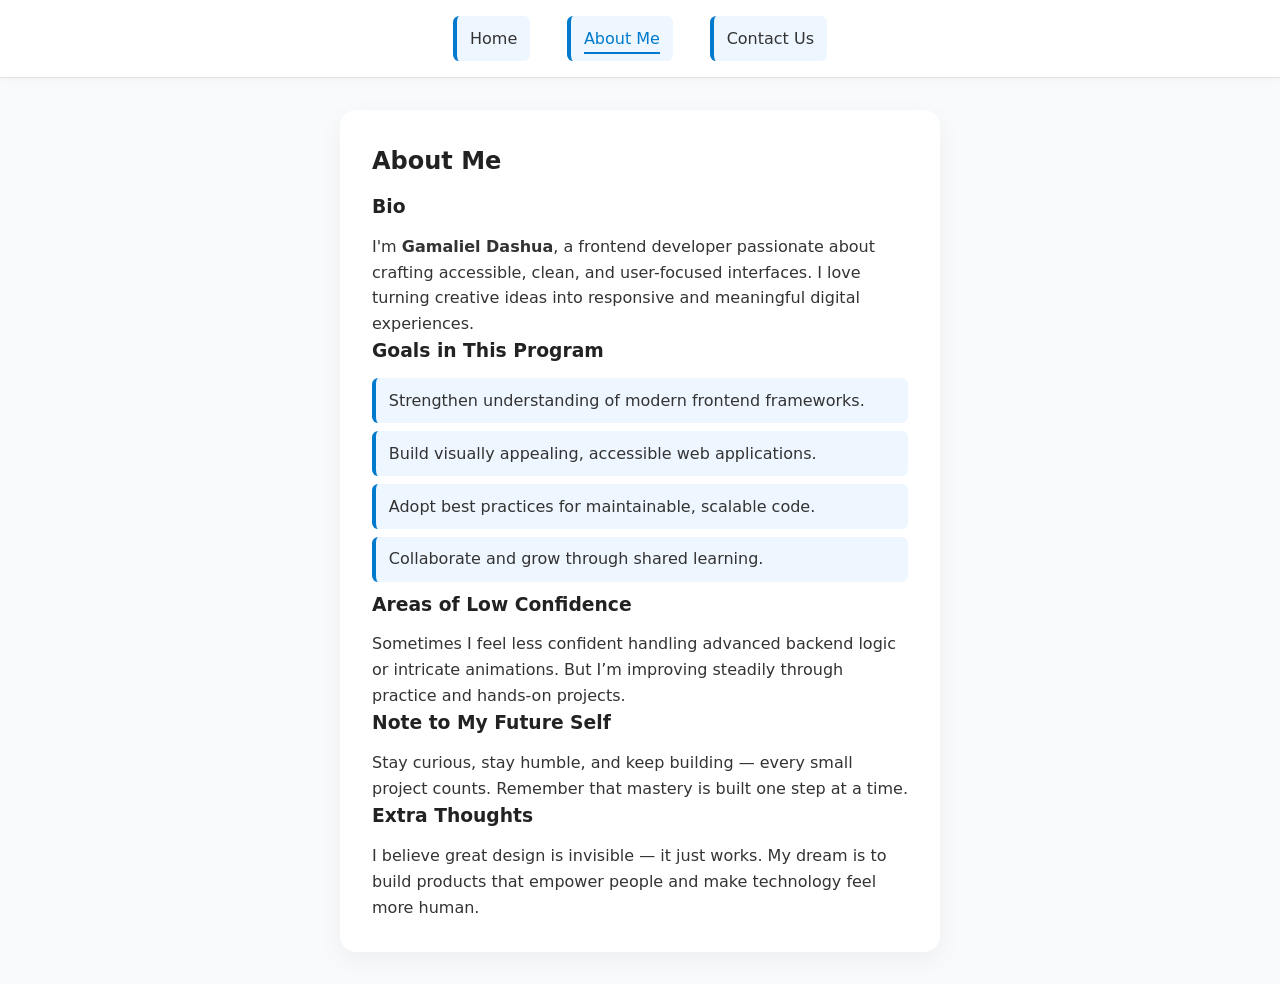
==== profile-card/about.html @ f1de24bd "feat:  add contact and about page" ====
<!DOCTYPE html>
<html lang="en">
  <head>
    <meta charset="UTF-8" />
    <meta name="viewport" content="width=device-width, initial-scale=1.0" />
    <title>About Me | Gamaliel Dashua</title>
    <link rel="stylesheet" href="style.css" />
  </head>

  <body>
    <nav class="main-nav">
      <ul>
        <li><a href="index.html">Home</a></li>
        <li><a href="about.html" class="active">About Me</a></li>
        <li><a href="contact.html">Contact Us</a></li>
      </ul>
    </nav>

    <main data-testid="test-about-page" class="content-wrapper">
      <article>
        <header>
          <h2>About Me</h2>
        </header>

        <section data-testid="test-about-bio">
          <h3>Bio</h3>
          <p>
            I'm <strong>Gamaliel Dashua</strong>, a frontend developer
            passionate about crafting accessible, clean, and user-focused
            interfaces. I love turning creative ideas into responsive and
            meaningful digital experiences.
          </p>
        </section>

        <section data-testid="test-about-goals">
          <h3>Goals in This Program</h3>
          <ul>
            <li>Strengthen understanding of modern frontend frameworks.</li>
            <li>Build visually appealing, accessible web applications.</li>
            <li>Adopt best practices for maintainable, scalable code.</li>
            <li>Collaborate and grow through shared learning.</li>
          </ul>
        </section>

        <section data-testid="test-about-confidence">
          <h3>Areas of Low Confidence</h3>
          <p>
            Sometimes I feel less confident handling advanced backend logic or
            intricate animations. But I’m improving steadily through practice
            and hands-on projects.
          </p>
        </section>

        <section data-testid="test-about-future-note">
          <h3>Note to My Future Self</h3>
          <p>
            Stay curious, stay humble, and keep building — every small project
            counts. Remember that mastery is built one step at a time.
          </p>
        </section>

        <section data-testid="test-about-extra">
          <h3>Extra Thoughts</h3>
          <p>
            I believe great design is invisible — it just works. My dream is to
            build products that empower people and make technology feel more
            human.
          </p>
        </section>
      </article>
    </main>
  </body>
</html>
---- profile-card/style.css ----
/* === Global Reset === */
* {
  margin: 0;
  padding: 0;
  box-sizing: border-box;
}

body {
  font-family: system-ui, -apple-system, sans-serif;
  background-color: #f8fafc;
  color: #333;
  min-height: 100vh;
  line-height: 1.6;
}

/* === Navigation === */
.main-nav {
  background: #fff;
  border-bottom: 1px solid #e0e0e0;
  text-align: center;
  padding: 1rem 0;
  box-shadow: 0 2px 8px rgba(0, 0, 0, 0.03);
}

.main-nav ul {
  list-style: none;
}

.main-nav li {
  display: inline-block;
  margin: 0 1rem;
}

.main-nav a {
  text-decoration: none;
  color: #333;
  font-weight: 500;
  padding-bottom: 0.25rem;
  transition: color 0.3s, border-color 0.3s;
}

.main-nav a:hover,
.main-nav a.active {
  color: #007acc;
  border-bottom: 2px solid #007acc;
}

/* === Main Content Wrapper === */
.content-wrapper,
article[data-testid="test-profile-card"] {
  background: #fff;
  margin: 2rem auto;
  padding: 2rem;
  border-radius: 1rem;
  box-shadow: 0 8px 25px rgba(0, 0, 0, 0.05);
  max-width: 600px;
  width: 90%;
}

/* === Profile Card === */
article[data-testid="test-profile-card"] {
  text-align: center;
  transition: transform 0.3s ease, box-shadow 0.3s ease;
}

article[data-testid="test-profile-card"]:hover {
  transform: translateY(-3px);
  box-shadow: 0 10px 35px rgba(0, 0, 0, 0.07);
}

img[data-testid="test-user-avatar"] {
  width: 120px;
  height: 120px;
  border-radius: 50%;
  object-fit: cover;
  margin: 1rem 0;
  border: 3px solid #007acc;
}

h2,
h3 {
  color: #222;
  margin-bottom: 0.75rem;
}

ul {
  list-style: none;
  padding: 0;
}

ul li {
  background: #eef6ff;
  border-left: 4px solid #007acc;
  padding: 0.6rem 0.8rem;
  border-radius: 0.4rem;
  margin-bottom: 0.5rem;
}

/* === Form === */
form {
  display: flex;
  flex-direction: column;
  gap: 1rem;
}

.form-group {
  text-align: left;
}

input,
textarea {
  width: 100%;
  padding: 0.6rem;
  border: 1px solid #ccc;
  border-radius: 6px;
  transition: border 0.3s;
}

input:focus,
textarea:focus {
  border-color: #007acc;
  outline: none;
}

button {
  background: #007acc;
  color: #fff;
  border: none;
  padding: 0.75rem;
  border-radius: 6px;
  font-weight: 500;
  cursor: pointer;
  transition: background 0.3s;
}

button:hover {
  background: #005fa3;
}

.error {
  color: #d93025;
  font-size: 0.85rem;
}

.success {
  color: #0f9d58;
  margin-top: 0.5rem;
}

/* === Responsive Design === */
@media (max-width: 600px) {
  .content-wrapper,
  article[data-testid="test-profile-card"] {
    padding: 1.5rem;
  }

  img[data-testid="test-user-avatar"] {
    width: 90px;
    height: 90px;
  }

  .main-nav li {
    margin: 0 0.5rem;
  }
}
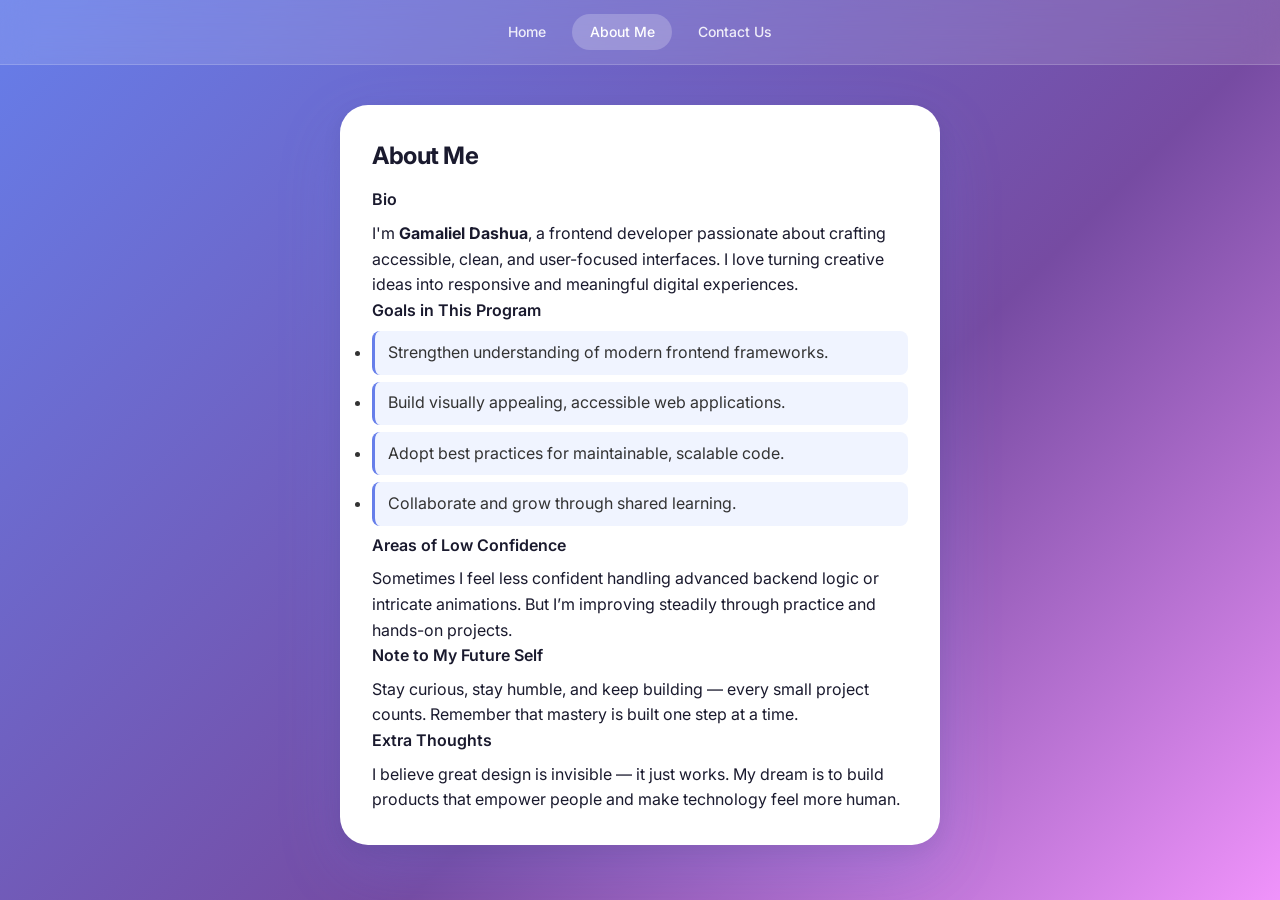
==== commit f419f293: "chore: improved on the styles" ====
--- a/profile-card/about.html
+++ b/profile-card/about.html
@@ -4,6 +4,9 @@
     <meta charset="UTF-8" />
     <meta name="viewport" content="width=device-width, initial-scale=1.0" />
     <title>About Me | Gamaliel Dashua</title>
+    <link rel="preconnect" href="https://fonts.googleapis.com" />
+    <link rel="preconnect" href="https://fonts.gstatic.com" crossorigin />
+    <link href="https://fonts.googleapis.com/css2?family=Inter:wght@300;400;500;600;700&display=swap" rel="stylesheet" />
     <link rel="stylesheet" href="style.css" />
   </head>
 
--- a/profile-card/style.css
+++ b/profile-card/style.css
@@ -1,98 +1,369 @@
+@import url('https://fonts.googleapis.com/css2?family=Inter:wght@300;400;500;600;700&display=swap');
+
 /* === Global Reset === */
-* {
+*, *::before, *::after {
   margin: 0;
   padding: 0;
   box-sizing: border-box;
 }
 
+/* === Body === */
 body {
-  font-family: system-ui, -apple-system, sans-serif;
-  background-color: #f8fafc;
-  color: #333;
+  font-family: 'Inter', system-ui, -apple-system, sans-serif;
+  background: linear-gradient(135deg, #667eea 0%, #764ba2 60%, #f093fb 100%);
+  background-attachment: fixed;
   min-height: 100vh;
   line-height: 1.6;
+  color: #1a1a2e;
 }
 
 /* === Navigation === */
 .main-nav {
-  background: #fff;
-  border-bottom: 1px solid #e0e0e0;
+  background: rgba(255, 255, 255, 0.12);
+  backdrop-filter: blur(16px);
+  -webkit-backdrop-filter: blur(16px);
+  border-bottom: 1px solid rgba(255, 255, 255, 0.18);
   text-align: center;
-  padding: 1rem 0;
-  box-shadow: 0 2px 8px rgba(0, 0, 0, 0.03);
+  padding: 0.85rem 0;
 }
 
 .main-nav ul {
   list-style: none;
+  display: flex;
+  justify-content: center;
+  background: none;
+  border: none;
+  padding: 0;
+  margin: 0;
 }
 
 .main-nav li {
   display: inline-block;
-  margin: 0 1rem;
+  margin: 0 0.25rem;
+  margin-bottom: 0;
+  background: none;
+  border: none;
+  border-left: none;
+  padding: 0;
+  border-radius: 0;
 }
 
 .main-nav a {
   text-decoration: none;
-  color: #333;
+  color: rgba(255, 255, 255, 0.88);
   font-weight: 500;
-  padding-bottom: 0.25rem;
-  transition: color 0.3s, border-color 0.3s;
+  font-size: 0.875rem;
+  padding: 0.45rem 1.1rem;
+  border-radius: 2rem;
+  transition: background 0.25s, color 0.25s;
+  display: inline-block;
+  border-bottom: none;
 }
 
 .main-nav a:hover,
 .main-nav a.active {
-  color: #007acc;
-  border-bottom: 2px solid #007acc;
-}
-
-/* === Main Content Wrapper === */
-.content-wrapper,
+  background: rgba(255, 255, 255, 0.22);
+  color: #fff;
+  border-bottom: none;
+}
+
+.main-nav a:focus-visible {
+  outline: 2px solid rgba(255, 255, 255, 0.8);
+  outline-offset: 2px;
+}
+
+/* === Shared Card Base (about/contact pages) === */
+.content-wrapper {
+  background: #fff;
+  margin: 2.5rem auto;
+  padding: 2rem;
+  border-radius: 1.75rem;
+  box-shadow: 0 24px 64px rgba(102, 126, 234, 0.2), 0 6px 20px rgba(0, 0, 0, 0.07);
+  max-width: 600px;
+  width: 90%;
+}
+
+/* === Profile Card === */
 article[data-testid="test-profile-card"] {
   background: #fff;
-  margin: 2rem auto;
-  padding: 2rem;
-  border-radius: 1rem;
-  box-shadow: 0 8px 25px rgba(0, 0, 0, 0.05);
+  margin: 2.5rem auto;
   max-width: 600px;
   width: 90%;
-}
-
-/* === Profile Card === */
-article[data-testid="test-profile-card"] {
-  text-align: center;
+  border-radius: 1.75rem;
+  box-shadow: 0 24px 64px rgba(102, 126, 234, 0.2), 0 6px 20px rgba(0, 0, 0, 0.07);
+  padding: 2rem;
+  padding-right: 170px;
+  position: relative;
+  text-align: left;
   transition: transform 0.3s ease, box-shadow 0.3s ease;
 }
 
 article[data-testid="test-profile-card"]:hover {
-  transform: translateY(-3px);
-  box-shadow: 0 10px 35px rgba(0, 0, 0, 0.07);
+  transform: translateY(-4px);
+  box-shadow: 0 32px 72px rgba(102, 126, 234, 0.28), 0 8px 24px rgba(0, 0, 0, 0.09);
+}
+
+/* === Avatar Gear Badge (top-right) === */
+figure {
+  position: absolute;
+  top: 1.75rem;
+  right: 1.75rem;
+  width: 128px;
+  height: 128px;
+  display: flex;
+  align-items: center;
+  justify-content: center;
+  margin: 0;
+}
+
+/* Gear shape */
+figure::before {
+  content: '';
+  position: absolute;
+  inset: 0;
+  background: linear-gradient(135deg, #667eea 0%, #764ba2 100%);
+  clip-path: polygon(
+    40.2% 13.3%, 45.4% 12.3%, 44.2% 2.4%, 55.9% 2.4%, 54.6% 12.3%, 59.8% 13.3%,
+    64.8% 15%,   68.8% 5.8%,  78.9% 11.7%, 72.9% 19.7%, 76.9% 23.1%,
+    80.4% 27.1%, 88.3% 21.1%, 94.2% 31.2%, 85%   35.2%, 86.7% 40.2%,
+    87.7% 45.4%, 97.6% 44.2%, 97.6% 55.9%, 87.7% 54.6%, 86.7% 59.8%,
+    85%   64.8%, 94.2% 68.8%, 88.3% 78.9%, 80.4% 72.9%, 76.9% 76.9%,
+    72.9% 80.4%, 78.9% 88.3%, 68.8% 94.2%, 64.8% 85%,   59.8% 86.7%,
+    54.6% 87.7%, 55.9% 97.6%, 44.2% 97.6%, 45.4% 87.7%, 40.2% 86.7%,
+    35.2% 85%,   31.2% 94.2%, 21.1% 88.3%, 27.1% 80.4%, 23.1% 76.9%,
+    19.7% 72.9%, 11.7% 78.9%, 5.8%  68.8%, 15%   64.8%, 13.3% 59.8%,
+    12.3% 54.6%, 2.4%  55.9%, 2.4%  44.2%, 12.3% 45.4%, 13.3% 40.2%,
+    15%   35.2%, 5.8%  31.2%, 11.7% 21.1%, 19.7% 27.1%, 23.1% 23.1%,
+    27.1% 19.7%, 21.1% 11.7%, 31.2% 5.8%,  35.2% 15%,   40.2% 13.3%
+  );
+}
+
+/* White inner ring */
+figure::after {
+  content: '';
+  position: absolute;
+  width: 90px;
+  height: 90px;
+  background: #fff;
+  border-radius: 50%;
+  z-index: 1;
 }
 
 img[data-testid="test-user-avatar"] {
-  width: 120px;
-  height: 120px;
+  width: 78px;
+  height: 78px;
   border-radius: 50%;
   object-fit: cover;
-  margin: 1rem 0;
-  border: 3px solid #007acc;
-}
-
-h2,
+  position: relative;
+  z-index: 2;
+  border: 2.5px solid rgba(102, 126, 234, 0.25);
+}
+
+/* === Name Header === */
+article[data-testid="test-profile-card"] > header {
+  margin-bottom: 0.75rem;
+  padding-top: 0.2rem;
+}
+
+h2[data-testid="test-user-name"] {
+  font-size: 1.45rem;
+  font-weight: 700;
+  color: #1a1a2e;
+  letter-spacing: -0.025em;
+  line-height: 1.2;
+  margin-bottom: 0;
+}
+
+/* Role pill under name */
+article[data-testid="test-profile-card"] > header::after {
+  content: 'Frontend Developer';
+  display: inline-block;
+  margin-top: 0.5rem;
+  font-size: 0.68rem;
+  font-weight: 600;
+  text-transform: uppercase;
+  letter-spacing: 0.08em;
+  color: #fff;
+  background: linear-gradient(135deg, #667eea, #764ba2);
+  padding: 0.2rem 0.7rem;
+  border-radius: 1rem;
+}
+
+/* === Bio === */
+p[data-testid="test-user-bio"] {
+  font-size: 0.875rem;
+  color: #5a5a7a;
+  line-height: 1.65;
+  margin-bottom: 0.75rem;
+  max-width: 340px;
+}
+
+/* === Time === */
+article[data-testid="test-profile-card"] > p:not([data-testid]) {
+  font-size: 0.775rem;
+  color: #c0c0d0;
+  margin-bottom: 1.25rem;
+  display: flex;
+  align-items: center;
+  gap: 0.45rem;
+}
+
+span[data-testid="test-user-time"] {
+  font-variant-numeric: tabular-nums;
+  color: #764ba2;
+  font-weight: 600;
+  font-size: 0.775rem;
+  background: rgba(118, 75, 162, 0.08);
+  padding: 0.15rem 0.5rem;
+  border-radius: 0.4rem;
+  letter-spacing: 0.01em;
+}
+
+/* === Social Links === */
+nav[data-testid="test-user-social-links"] {
+  margin-bottom: 1.5rem;
+  padding-top: 1rem;
+  border-top: 1px solid #f0f0f6;
+}
+
+nav[data-testid="test-user-social-links"] ul {
+  list-style: none;
+  display: flex;
+  gap: 0.5rem;
+  flex-wrap: wrap;
+  background: none;
+  border: none;
+  padding: 0;
+  margin: 0;
+}
+
+nav[data-testid="test-user-social-links"] li {
+  background: none;
+  border: none;
+  border-left: none;
+  padding: 0;
+  margin: 0;
+  margin-bottom: 0;
+  border-radius: 0;
+}
+
+nav[data-testid="test-user-social-links"] a {
+  display: inline-flex;
+  align-items: center;
+  padding: 0.45rem 1.1rem;
+  border-radius: 2rem;
+  font-size: 0.82rem;
+  font-weight: 600;
+  text-decoration: none;
+  transition: opacity 0.2s, transform 0.2s;
+  letter-spacing: 0.01em;
+}
+
+a[data-testid="test-user-social-twitter"] {
+  background: #e8f4fd;
+  color: #1da1f2;
+  border: 1px solid rgba(29, 161, 242, 0.25);
+}
+
+a[data-testid="test-user-social-github"] {
+  background: #f0f0f4;
+  color: #24292e;
+  border: 1px solid rgba(0, 0, 0, 0.1);
+}
+
+nav[data-testid="test-user-social-links"] a:hover {
+  opacity: 0.8;
+  transform: translateY(-2px);
+}
+
+nav[data-testid="test-user-social-links"] a:focus-visible {
+  outline: 2px solid #667eea;
+  outline-offset: 2px;
+}
+
+/* === Profile Card Section Labels === */
+article[data-testid="test-profile-card"] section h3 {
+  font-size: 0.68rem;
+  font-weight: 700;
+  text-transform: uppercase;
+  letter-spacing: 0.1em;
+  color: #c0c0d0;
+  margin-bottom: 0.65rem;
+}
+
+/* === Hobby / Dislike Tag Lists === */
+section[data-testid="test-user-hobbies"],
+section[data-testid="test-user-dislikes"] {
+  margin-bottom: 1rem;
+}
+
+section[data-testid="test-user-hobbies"] ul,
+section[data-testid="test-user-dislikes"] ul {
+  list-style: none;
+  display: flex;
+  flex-wrap: wrap;
+  gap: 0.45rem;
+  background: none;
+  border: none;
+  padding: 0;
+  margin: 0;
+}
+
+section[data-testid="test-user-hobbies"] li {
+  background: linear-gradient(135deg, rgba(102, 126, 234, 0.09), rgba(118, 75, 162, 0.09));
+  color: #5563c1;
+  border: 1px solid rgba(102, 126, 234, 0.22);
+  border-left: 1px solid rgba(102, 126, 234, 0.22);
+  padding: 0.3rem 0.85rem;
+  border-radius: 2rem;
+  font-size: 0.8rem;
+  font-weight: 500;
+  margin-bottom: 0;
+}
+
+section[data-testid="test-user-dislikes"] li {
+  background: rgba(240, 147, 251, 0.07);
+  color: #764ba2;
+  border: 1px solid rgba(118, 75, 162, 0.2);
+  border-left: 1px solid rgba(118, 75, 162, 0.2);
+  padding: 0.3rem 0.85rem;
+  border-radius: 2rem;
+  font-size: 0.8rem;
+  font-weight: 500;
+  margin-bottom: 0;
+}
+
+/* === Global list items (about page etc.) === */
+ul li {
+  background: #f0f4ff;
+  border-left: 3px solid #667eea;
+  padding: 0.55rem 0.8rem;
+  border-radius: 0.5rem;
+  margin-bottom: 0.45rem;
+  color: #333;
+}
+
+/* === About page heading sizes === */
+.content-wrapper h3 {
+  font-size: 1rem;
+  font-weight: 600;
+  color: #1a1a2e;
+  margin-bottom: 0.5rem;
+}
+
+/* === Headings === */
+h2 {
+  color: #1a1a2e;
+  font-size: 1.5rem;
+  font-weight: 700;
+  letter-spacing: -0.02em;
+  margin-bottom: 0.75rem;
+}
+
 h3 {
-  color: #222;
-  margin-bottom: 0.75rem;
-}
-
-ul {
-  list-style: none;
-  padding: 0;
-}
-
-ul li {
-  background: #eef6ff;
-  border-left: 4px solid #007acc;
-  padding: 0.6rem 0.8rem;
-  border-radius: 0.4rem;
+  color: #1a1a2e;
+  font-size: 1rem;
+  font-weight: 600;
   margin-bottom: 0.5rem;
 }
 
@@ -105,61 +376,107 @@
 
 .form-group {
   text-align: left;
+}
+
+.form-group label {
+  display: block;
+  font-size: 0.85rem;
+  font-weight: 500;
+  color: #444;
+  margin-bottom: 0.35rem;
 }
 
 input,
 textarea {
   width: 100%;
-  padding: 0.6rem;
-  border: 1px solid #ccc;
-  border-radius: 6px;
-  transition: border 0.3s;
+  padding: 0.65rem 0.85rem;
+  border: 1.5px solid #e0e0e8;
+  border-radius: 0.6rem;
+  font-family: inherit;
+  font-size: 0.9rem;
+  transition: border-color 0.25s, box-shadow 0.25s;
+  color: #1a1a2e;
+  background: #fafafa;
 }
 
 input:focus,
 textarea:focus {
-  border-color: #007acc;
+  border-color: #667eea;
   outline: none;
+  box-shadow: 0 0 0 3px rgba(102, 126, 234, 0.12);
+  background: #fff;
 }
 
 button {
-  background: #007acc;
+  background: linear-gradient(135deg, #667eea, #764ba2);
   color: #fff;
   border: none;
-  padding: 0.75rem;
-  border-radius: 6px;
-  font-weight: 500;
+  padding: 0.75rem 1.5rem;
+  border-radius: 0.6rem;
+  font-weight: 600;
+  font-size: 0.9rem;
   cursor: pointer;
-  transition: background 0.3s;
+  transition: opacity 0.25s, transform 0.2s;
+  font-family: inherit;
 }
 
 button:hover {
-  background: #005fa3;
+  opacity: 0.88;
+  transform: translateY(-1px);
+}
+
+button:focus-visible {
+  outline: 2px solid #667eea;
+  outline-offset: 2px;
 }
 
 .error {
   color: #d93025;
-  font-size: 0.85rem;
+  font-size: 0.82rem;
+  margin-top: 0.25rem;
 }
 
 .success {
   color: #0f9d58;
   margin-top: 0.5rem;
-}
-
-/* === Responsive Design === */
-@media (max-width: 600px) {
-  .content-wrapper,
+  font-size: 0.875rem;
+}
+
+/* === Responsive === */
+@media (max-width: 540px) {
   article[data-testid="test-profile-card"] {
-    padding: 1.5rem;
-  }
-
-  img[data-testid="test-user-avatar"] {
-    width: 90px;
-    height: 90px;
-  }
-
-  .main-nav li {
-    margin: 0 0.5rem;
-  }
-}
+    padding-right: 2rem;
+    padding-top: 158px;
+    text-align: center;
+  }
+
+  figure {
+    top: 1.5rem;
+    right: 50%;
+    transform: translateX(50%);
+  }
+
+  p[data-testid="test-user-bio"] {
+    max-width: 100%;
+  }
+
+  nav[data-testid="test-user-social-links"] ul {
+    justify-content: center;
+  }
+
+  section[data-testid="test-user-hobbies"] ul,
+  section[data-testid="test-user-dislikes"] ul {
+    justify-content: center;
+  }
+
+  article[data-testid="test-profile-card"] > p:not([data-testid]) {
+    justify-content: center;
+  }
+}
+
+@media (max-width: 400px) {
+  .main-nav a {
+    padding: 0.4rem 0.75rem;
+    font-size: 0.8rem;
+  }
+}
